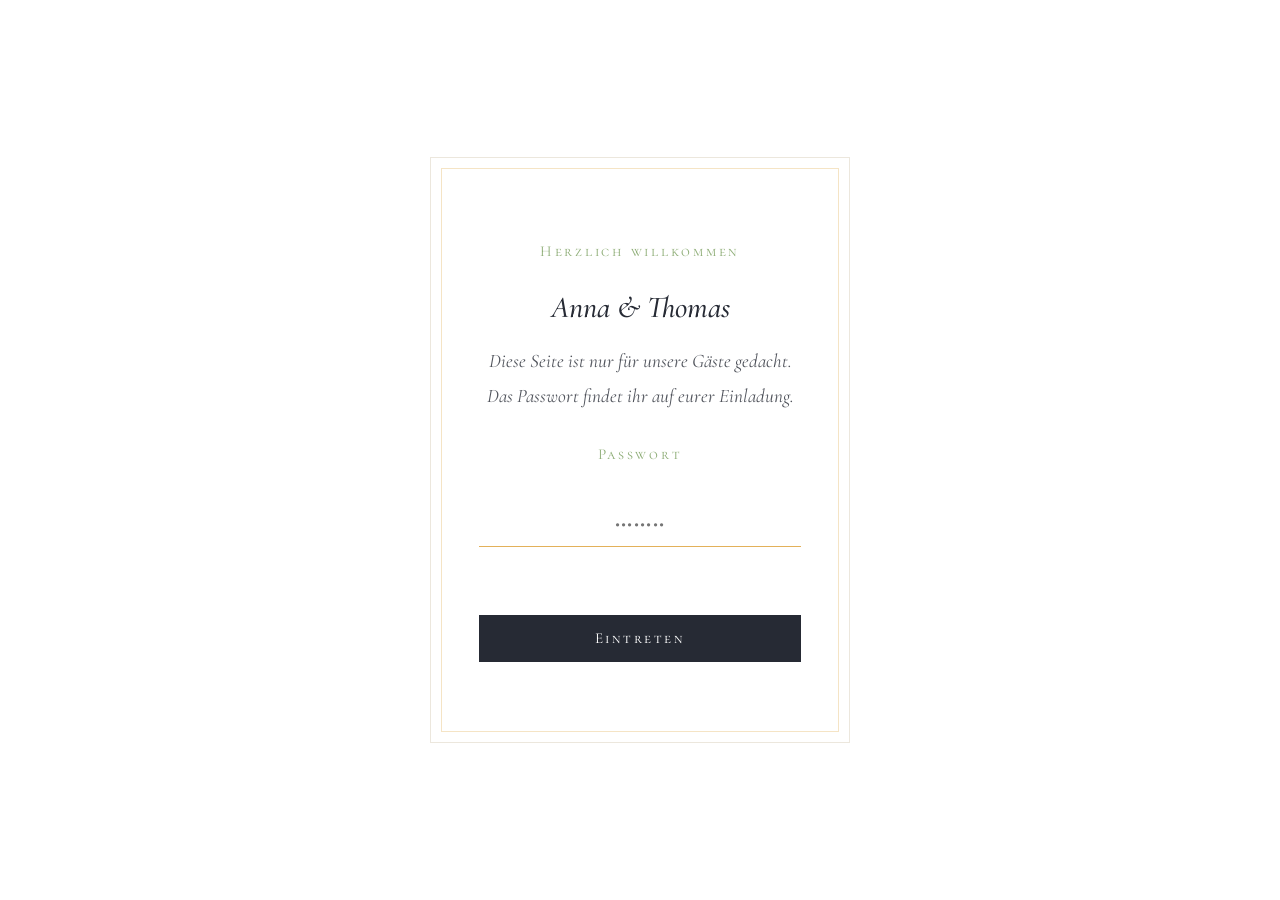
==== ablauf.html @ 063ee351 "Add files via upload" ====
<!DOCTYPE html>
<html lang="de">
<head>
  <meta charset="UTF-8">
  <meta name="viewport" content="width=device-width, initial-scale=1.0">
  <title>Ablauf – Anna &amp; Thomas</title>
  <meta name="robots" content="noindex, nofollow">
  <link rel="preconnect" href="https://fonts.googleapis.com">
  <link href="https://fonts.googleapis.com/css2?family=Cormorant+Garamond:ital,wght@0,400;0,500;0,600;1,400;1,500;1,600&display=swap" rel="stylesheet">
  <link rel="stylesheet" href="css/style.css">
</head>
<body data-protected="true">
  <img src="img/floral-frame.svg" alt="" class="floral-frame">


  <header class="site-header">
    <span class="site-logo">A &amp; T</span>
    <nav class="site-nav" aria-label="Hauptnavigation">
      <a href="home.html">Home</a>
      <a href="locations.html">Locations</a>
      <a href="ablauf.html" aria-current="page">Ablauf</a>
      <a href="faq.html">FAQ</a>
      <a href="rsvp.html">RSVP</a>
    </nav>
  </header>

  <main>
    <section class="section schedule">
      <div class="schedule-title">
        <h1>Tagesablauf</h1>
      </div>

      <div class="schedule-divider"></div>

      <div class="schedule-list">
        <div class="schedule-row">
          <span class="time">16:45</span>
          <span class="event">Eintreffen Location</span>
        </div>
        <div class="schedule-row">
          <span class="time">17:00</span>
          <span class="event">Freie Trauung</span>
        </div>
        <div class="schedule-row">
          <span class="time">19:00</span>
          <span class="event">Dinner</span>
        </div>
        <div class="schedule-row">
          <span class="time">21:00</span>
          <span class="event">Party!</span>
        </div>
        <div class="schedule-row">
          <span class="time">00:00</span>
          <span class="event">Mitternachtssnack</span>
        </div>
      </div>
    </section>
  </main>

  <footer class="site-footer">
    <div class="divider"><span class="diamond"></span></div>
    Wir freuen uns auf euch — Anna &amp; Thomas
  </footer>

  <script src="js/auth.js"></script>
  <script src="js/main.js"></script>
</body>
</html>
---- css/style.css ----
/* =========================================================
   DESIGN TOKENS
   ========================================================= */
:root {
  --ivory: #FFFFFF;      /* reinweißer Hintergrund */
  --plum: #262A34;       /* Haupttext, dunkles Anthrazit-Navy */
  --sage: #8FAE78;       /* gedämpftes Blumen-Grün */
  --rose: #E7A6AC;       /* zartes Blüten-Rosa */
  --gold: #E3B15A;       /* warmes Sonnenblumen-Gelb/Gold als Akzent */
  --line: #ECE7DD;       /* Haarlinien, sehr helles Beige */

  --font-display: "Cormorant Garamond", "Times New Roman", serif;
  --font-body: "Cormorant Garamond", "EB Garamond", Georgia, serif;

  --space-1: 0.5rem;
  --space-2: 1rem;
  --space-3: 1.75rem;
  --space-4: 3rem;
  --space-5: 5rem;

  --max-width: 1100px;
}

@media (prefers-reduced-motion: reduce) {
  *, *::before, *::after {
    animation-duration: 0.01ms !important;
    animation-iteration-count: 1 !important;
    transition-duration: 0.01ms !important;
    scroll-behavior: auto !important;
  }
}

* { box-sizing: border-box; }

html { scroll-behavior: smooth; }

body {
  margin: 0;
  background: var(--ivory);
  color: var(--plum);
  font-family: var(--font-body);
  font-style: italic;
  font-size: 1.2rem;
  line-height: 1.8;
  -webkit-font-smoothing: antialiased;
}

img { max-width: 100%; display: block; }

a {
  color: inherit;
  text-decoration: none;
}

:focus-visible {
  outline: 2px solid var(--gold);
  outline-offset: 3px;
}

h1, h2, h3 {
  font-family: var(--font-display);
  font-weight: 500;
  margin: 0 0 var(--space-2);
  color: var(--plum);
}

h1 { font-size: clamp(2.6rem, 6vw, 4.2rem); font-style: italic; }
h2 { font-size: clamp(1.8rem, 4vw, 2.6rem); }
h3 { font-size: clamp(1.3rem, 3vw, 1.6rem); }

p { margin: 0 0 var(--space-2); }

.eyebrow {
  font-family: var(--font-body);
  font-style: normal;
  font-variant: small-caps;
  letter-spacing: 0.18em;
  font-size: 0.95rem;
  color: var(--sage);
}

/* =========================================================
   ZIER-ELEMENTE: Monogramm & Fleuron-Trenner
   ========================================================= */
.monogram {
  width: 84px;
  height: 84px;
  margin: 0 auto var(--space-3);
  display: block;
}

.divider {
  display: flex;
  align-items: center;
  justify-content: center;
  gap: var(--space-2);
  margin: var(--space-3) auto;
  width: 100%;
  max-width: 260px;
}
.divider::before,
.divider::after {
  content: "";
  flex: 1;
  height: 1px;
  background: var(--gold);
  opacity: 0.55;
}
.divider .diamond {
  width: 7px;
  height: 7px;
  background: var(--gold);
  transform: rotate(45deg);
  flex-shrink: 0;
}

/* =========================================================
   LAYOUT / HEADER / NAV
   ========================================================= */
.page-shell {
  max-width: var(--max-width);
  margin: 0 auto;
  padding: 0 var(--space-3);
}

.site-header {
  display: flex;
  align-items: center;
  justify-content: space-between;
  padding: var(--space-3) 0 var(--space-2);
  max-width: var(--max-width);
  margin: 0 auto;
  padding-left: var(--space-3);
  padding-right: var(--space-3);
  flex-wrap: wrap;
  gap: var(--space-2);
}

.site-logo {
  font-family: var(--font-display);
  font-style: italic;
  font-size: 1.4rem;
  color: var(--plum);
  letter-spacing: 0.02em;
}

.site-nav {
  display: flex;
  gap: var(--space-3);
  flex-wrap: wrap;
  justify-content: flex-end;
}

.site-nav a {
  font-variant: small-caps;
  font-style: normal;
  letter-spacing: 0.14em;
  font-size: 0.95rem;
  padding-bottom: 3px;
  border-bottom: 1px solid transparent;
  transition: border-color 0.25s ease, color 0.25s ease;
}

.site-nav a:hover,
.site-nav a:focus-visible {
  border-color: var(--gold);
  color: var(--gold);
}

.site-nav a[aria-current="page"] {
  border-color: var(--gold);
  color: var(--gold);
}

main { min-height: 60vh; }

.site-footer {
  text-align: center;
  padding: var(--space-4) var(--space-2) var(--space-3);
  font-size: 0.9rem;
  color: var(--sage);
}

/* =========================================================
   LANDING PAGE (home.html)
   ========================================================= */
.hero {
  min-height: 72vh;
  display: flex;
  flex-direction: column;
  align-items: center;
  justify-content: center;
  text-align: center;
  padding: var(--space-4) var(--space-3);
  animation: fade-up 900ms ease both;
}

@keyframes fade-up {
  from { opacity: 0; transform: translateY(14px); }
  to { opacity: 1; transform: translateY(0); }
}

.hero .names {
  margin: var(--space-2) 0;
}

.hero .date {
  font-variant: small-caps;
  font-style: normal;
  letter-spacing: 0.2em;
  font-size: 1.05rem;
  color: var(--plum);
}

.hero .quote {
  max-width: 46ch;
  font-style: italic;
  color: var(--plum);
  opacity: 0.85;
  margin-top: var(--space-3);
}

.countdown {
  display: flex;
  gap: var(--space-4);
  margin-top: var(--space-4);
}

.countdown .unit {
  text-align: center;
}

.countdown .num {
  font-family: var(--font-display);
  font-size: 2.4rem;
  color: var(--gold);
  display: block;
  line-height: 1;
}

.countdown .label {
  font-variant: small-caps;
  font-style: normal;
  letter-spacing: 0.12em;
  font-size: 0.85rem;
  color: var(--sage);
}

/* =========================================================
   PASSWORT-SEITE (index.html)
   ========================================================= */
.gate {
  min-height: 100vh;
  display: flex;
  align-items: center;
  justify-content: center;
  padding: var(--space-3);
}

.gate-card {
  width: 100%;
  max-width: 420px;
  text-align: center;
  padding: var(--space-5) var(--space-4);
  border: 1px solid var(--line);
  position: relative;
  background: var(--ivory);
}

.gate-card::before {
  content: "";
  position: absolute;
  inset: 10px;
  border: 1px solid var(--gold);
  opacity: 0.35;
  pointer-events: none;
}

.gate-card h1 {
  font-size: 1.9rem;
  margin-bottom: var(--space-1);
}

.gate-card .eyebrow { display: block; margin-bottom: var(--space-2); }

.gate-form {
  margin-top: var(--space-3);
  display: flex;
  flex-direction: column;
  gap: var(--space-2);
}

.gate-form input[type="password"] {
  font-family: var(--font-body);
  font-size: 1.05rem;
  text-align: center;
  padding: 0.75rem 1rem;
  border: none;
  border-bottom: 1px solid var(--line);
  background: transparent;
  color: var(--plum);
  letter-spacing: 0.08em;
}

.gate-form input[type="password"]:focus {
  border-bottom-color: var(--gold);
  outline: none;
}

.btn {
  font-family: var(--font-body);
  font-variant: small-caps;
  font-style: normal;
  letter-spacing: 0.16em;
  font-size: 0.95rem;
  background: var(--plum);
  color: var(--ivory);
  border: 1px solid var(--plum);
  padding: 0.85rem 1.5rem;
  cursor: pointer;
  transition: background 0.25s ease, color 0.25s ease;
}

.btn:hover, .btn:focus-visible {
  background: var(--gold);
  border-color: var(--gold);
}

.btn.btn-outline {
  background: transparent;
  color: var(--plum);
}
.btn.btn-outline:hover { color: var(--ivory); }

.gate-error {
  min-height: 1.4em;
  color: #A24C4C;
  font-size: 0.9rem;
  font-variant: small-caps;
  font-style: normal;
  letter-spacing: 0.08em;
}

.gate-error.shake {
  animation: shake 420ms ease;
}
@keyframes shake {
  20%, 60% { transform: translateX(-6px); }
  40%, 80% { transform: translateX(6px); }
}

/* =========================================================
   ALLGEMEINE SEKTIONEN / KARTEN
   ========================================================= */
.section {
  padding: var(--space-5) var(--space-3);
  max-width: var(--max-width);
  margin: 0 auto;
}

.section-intro {
  text-align: center;
  max-width: 60ch;
  margin: 0 auto var(--space-4);
}

.card-grid {
  display: grid;
  grid-template-columns: repeat(auto-fit, minmax(280px, 1fr));
  gap: var(--space-4);
}

.card {
  border: 1px solid var(--line);
  padding: var(--space-3);
}

.card h3 { margin-bottom: var(--space-1); }

.card .meta {
  font-variant: small-caps;
  font-style: normal;
  letter-spacing: 0.1em;
  color: var(--sage);
  font-size: 0.9rem;
  margin-bottom: var(--space-2);
}

.card .map-link {
  display: inline-block;
  margin-top: var(--space-1);
  border-bottom: 1px solid var(--gold);
  font-variant: small-caps;
  font-style: normal;
  letter-spacing: 0.1em;
  font-size: 0.9rem;
}


/* =========================================================
   ABLAUF (zweispaltig: Titel links, Trennlinie, Zeiten rechts)
   ========================================================= */
.schedule {
  display: flex;
  align-items: center;
  gap: var(--space-5);
  max-width: 900px;
  margin: 0 auto;
  min-height: 50vh;
}

.schedule-title {
  flex: 0 0 auto;
}

.schedule-title h1 {
  margin: 0;
  white-space: nowrap;
}

.schedule-divider {
  align-self: stretch;
  width: 1px;
  background: var(--line);
  flex-shrink: 0;
}

.schedule-list {
  display: flex;
  flex-direction: column;
  gap: var(--space-3);
}

.schedule-row {
  display: flex;
  align-items: baseline;
  gap: var(--space-3);
}

.schedule-row .time {
  font-family: var(--font-display);
  font-size: 1.5rem;
  color: var(--plum);
  min-width: 4.5ch;
  text-align: right;
}

.schedule-row .event {
  font-size: 1.25rem;
}

@media (max-width: 700px) {
  .schedule {
    flex-direction: column;
    align-items: flex-start;
    gap: var(--space-3);
    min-height: 0;
  }
  .schedule-divider {
    width: 100%;
    height: 1px;
  }
}

/* =========================================================
   FAQ (Accordion)
   ========================================================= */
.faq-list {
  max-width: 700px;
  margin: 0 auto;
}

.faq-item {
  border-bottom: 1px solid var(--line);
}

.faq-item summary {
  cursor: pointer;
  list-style: none;
  padding: var(--space-2) 0;
  font-family: var(--font-display);
  font-size: 1.25rem;
  display: flex;
  align-items: center;
  justify-content: space-between;
  gap: var(--space-2);
}

.faq-item summary::-webkit-details-marker { display: none; }

.faq-item summary::after {
  content: "+";
  font-size: 1.4rem;
  color: var(--gold);
  flex-shrink: 0;
  transition: transform 0.25s ease;
}

.faq-item[open] summary::after {
  content: "\2013"; /* – */
}

.faq-item .faq-answer {
  padding: 0 0 var(--space-3);
  color: var(--plum);
  opacity: 0.9;
}

/* =========================================================
   RSVP-INFO (reiner Text, kein Formular)
   ========================================================= */
.rsvp-info {
  max-width: 520px;
  margin: 0 auto;
  text-align: center;
}

/* =========================================================
   BLUMEN-RAHMEN (dein Original-Bild, in SVG gewrappt, skaliert
   nicht-uniform bis an alle vier Bildschirmränder)
   ========================================================= */
.floral-frame {
  position: fixed;
  inset: 0;
  width: 100vw;
  height: 100vh;
  z-index: 0;
  pointer-events: none;
}

.site-header, main, .site-footer, .gate {
  position: relative;
  z-index: 1;
}

.page-shell, .section, .gate-card { position: relative; }

/* Sicherer Innenabstand, damit Inhalte nicht unter dem Rahmen liegen */
.site-header {
  padding-top: max(var(--space-3), 4vh);
  padding-left: max(var(--space-3), 6vw);
  padding-right: max(var(--space-3), 6vw);
}

.section {
  padding-left: max(var(--space-3), 6vw);
  padding-right: max(var(--space-3), 6vw);
  padding-top: max(var(--space-4), 4vh);
  padding-bottom: max(var(--space-5), 8vh);
}

.hero { padding-left: max(var(--space-3), 6vw); padding-right: max(var(--space-3), 6vw); }

.site-footer { padding-bottom: max(var(--space-3), 5vh); }

@media (max-width: 780px) {
  .site-header, .section, .hero {
    padding-left: var(--space-3);
    padding-right: var(--space-3);
  }
}

/* =========================================================
   RESPONSIVE
   ========================================================= */
@media (max-width: 640px) {
  .site-header { flex-direction: column; align-items: flex-start; }
  .site-nav { justify-content: flex-start; gap: var(--space-2); }
  .countdown { gap: var(--space-2); }
  .countdown .num { font-size: 1.8rem; }
  .timeline { padding-left: var(--space-3); }
  .timeline-item::before { left: calc(-1 * var(--space-3) + 1px); }
}
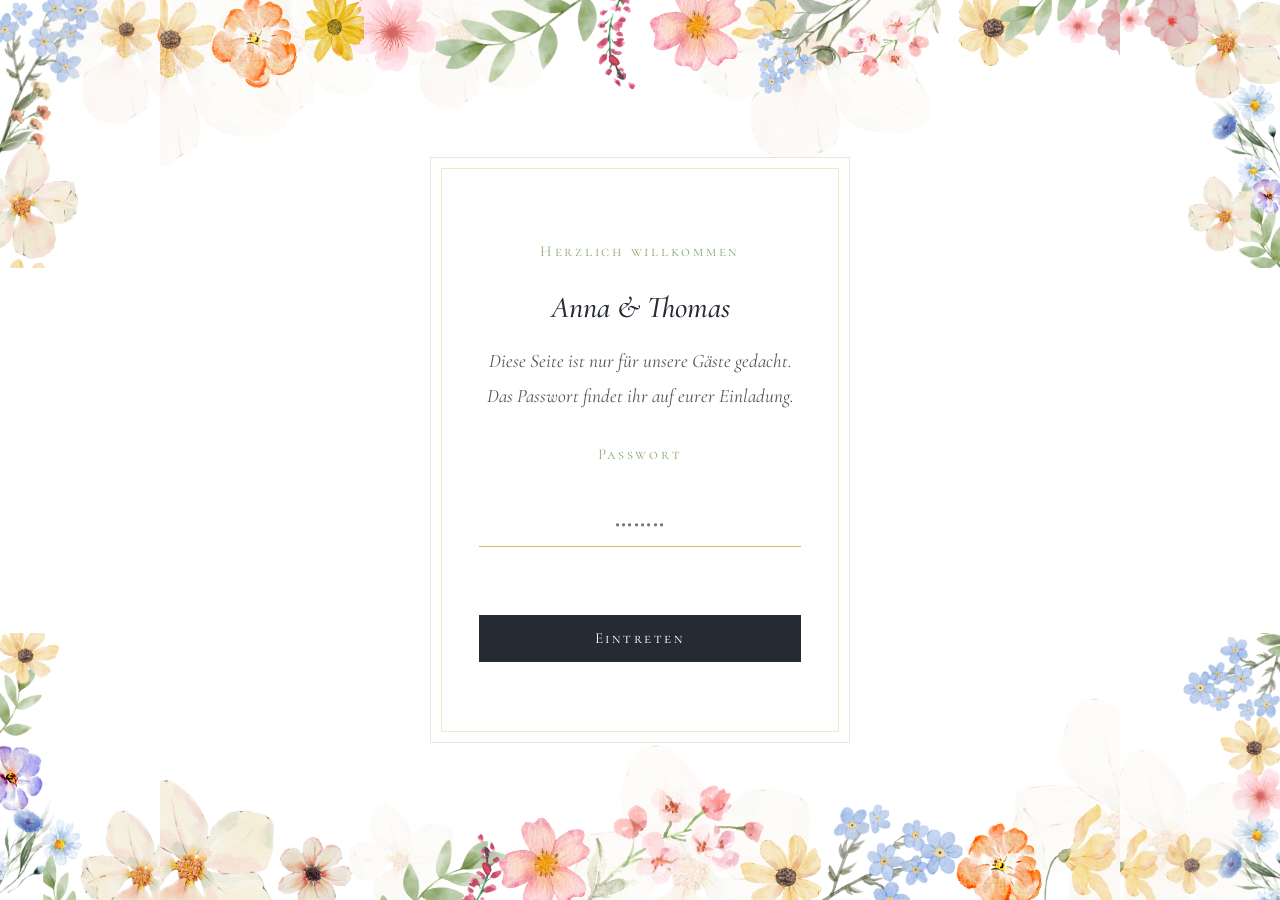
==== commit 9d90e80c: "Add files via upload" ====
--- a/ablauf.html
+++ b/ablauf.html
@@ -10,7 +10,12 @@
   <link rel="stylesheet" href="css/style.css">
 </head>
 <body data-protected="true">
-  <img src="img/floral-frame.svg" alt="" class="floral-frame">
+  <img src="img/floral-top.png" alt="" class="floral-band top">
+  <img src="img/floral-bottom.png" alt="" class="floral-band bottom">
+  <img src="img/floral-left-top.png" alt="" class="floral-band side left-top">
+  <img src="img/floral-left-bottom.png" alt="" class="floral-band side left-bottom">
+  <img src="img/floral-right-top.png" alt="" class="floral-band side right-top">
+  <img src="img/floral-right-bottom.png" alt="" class="floral-band side right-bottom">
 
 
   <header class="site-header">
--- a/css/style.css
+++ b/css/style.css
@@ -516,16 +516,47 @@
 }
 
 /* =========================================================
-   BLUMEN-RAHMEN (dein Original-Bild, in SVG gewrappt, skaliert
-   nicht-uniform bis an alle vier Bildschirmränder)
-   ========================================================= */
-.floral-frame {
+   BLUMEN-RAHMEN (einzelne, unverzerrte Randstreifen aus deinem
+   Original-Bild – jeder Streifen skaliert nur in EINE Richtung,
+   dadurch keine Verzerrung, egal welche Bildschirmgröße)
+   ========================================================= */
+.floral-band {
   position: fixed;
-  inset: 0;
-  width: 100vw;
-  height: 100vh;
   z-index: 0;
   pointer-events: none;
+}
+
+.floral-band.top {
+  top: 0;
+  left: 0;
+  width: 100%;
+  height: auto;
+}
+
+.floral-band.bottom {
+  bottom: 0;
+  left: 0;
+  width: 100%;
+  height: auto;
+}
+
+.floral-band.side {
+  width: 60px;
+  height: auto;
+  display: none;
+}
+
+.floral-band.left-top { top: 0; left: 0; }
+.floral-band.left-bottom { bottom: 0; left: 0; }
+.floral-band.right-top { top: 0; right: 0; }
+.floral-band.right-bottom { bottom: 0; right: 0; }
+
+@media (min-width: 640px) {
+  .floral-band.side { display: block; width: 100px; }
+}
+
+@media (min-width: 1024px) {
+  .floral-band.side { width: 160px; }
 }
 
 .site-header, main, .site-footer, .gate {
@@ -535,29 +566,37 @@
 
 .page-shell, .section, .gate-card { position: relative; }
 
-/* Sicherer Innenabstand, damit Inhalte nicht unter dem Rahmen liegen */
+/* Sicherer Innenabstand, an die tatsächliche Streifenhöhe/-breite
+   gekoppelt (per Breakpoint, nicht geschätzt) */
 .site-header {
-  padding-top: max(var(--space-3), 4vh);
-  padding-left: max(var(--space-3), 6vw);
-  padding-right: max(var(--space-3), 6vw);
+  padding-top: 3.5rem;
+  padding-left: var(--space-3);
+  padding-right: var(--space-3);
 }
 
 .section {
-  padding-left: max(var(--space-3), 6vw);
-  padding-right: max(var(--space-3), 6vw);
-  padding-top: max(var(--space-4), 4vh);
-  padding-bottom: max(var(--space-5), 8vh);
-}
-
-.hero { padding-left: max(var(--space-3), 6vw); padding-right: max(var(--space-3), 6vw); }
-
-.site-footer { padding-bottom: max(var(--space-3), 5vh); }
-
-@media (max-width: 780px) {
-  .site-header, .section, .hero {
-    padding-left: var(--space-3);
-    padding-right: var(--space-3);
-  }
+  padding-left: var(--space-3);
+  padding-right: var(--space-3);
+  padding-top: var(--space-4);
+  padding-bottom: 4.5rem;
+}
+
+.hero { padding-left: var(--space-3); padding-right: var(--space-3); }
+
+.site-footer { padding-bottom: 3.5rem; }
+
+@media (min-width: 640px) {
+  .site-header { padding-top: 4.5rem; padding-left: 6rem; padding-right: 6rem; }
+  .section { padding-left: 6rem; padding-right: 6rem; padding-bottom: 5.5rem; }
+  .hero { padding-left: 6rem; padding-right: 6rem; }
+  .site-footer { padding-bottom: 4.5rem; }
+}
+
+@media (min-width: 1024px) {
+  .site-header { padding-top: 5.5rem; padding-left: 9rem; padding-right: 9rem; }
+  .section { padding-left: 9rem; padding-right: 9rem; padding-bottom: 6.5rem; }
+  .hero { padding-left: 9rem; padding-right: 9rem; }
+  .site-footer { padding-bottom: 5.5rem; }
 }
 
 /* =========================================================
@@ -568,6 +607,5 @@
   .site-nav { justify-content: flex-start; gap: var(--space-2); }
   .countdown { gap: var(--space-2); }
   .countdown .num { font-size: 1.8rem; }
-  .timeline { padding-left: var(--space-3); }
-  .timeline-item::before { left: calc(-1 * var(--space-3) + 1px); }
-}
+  .schedule-title h1 { white-space: normal; }
+}
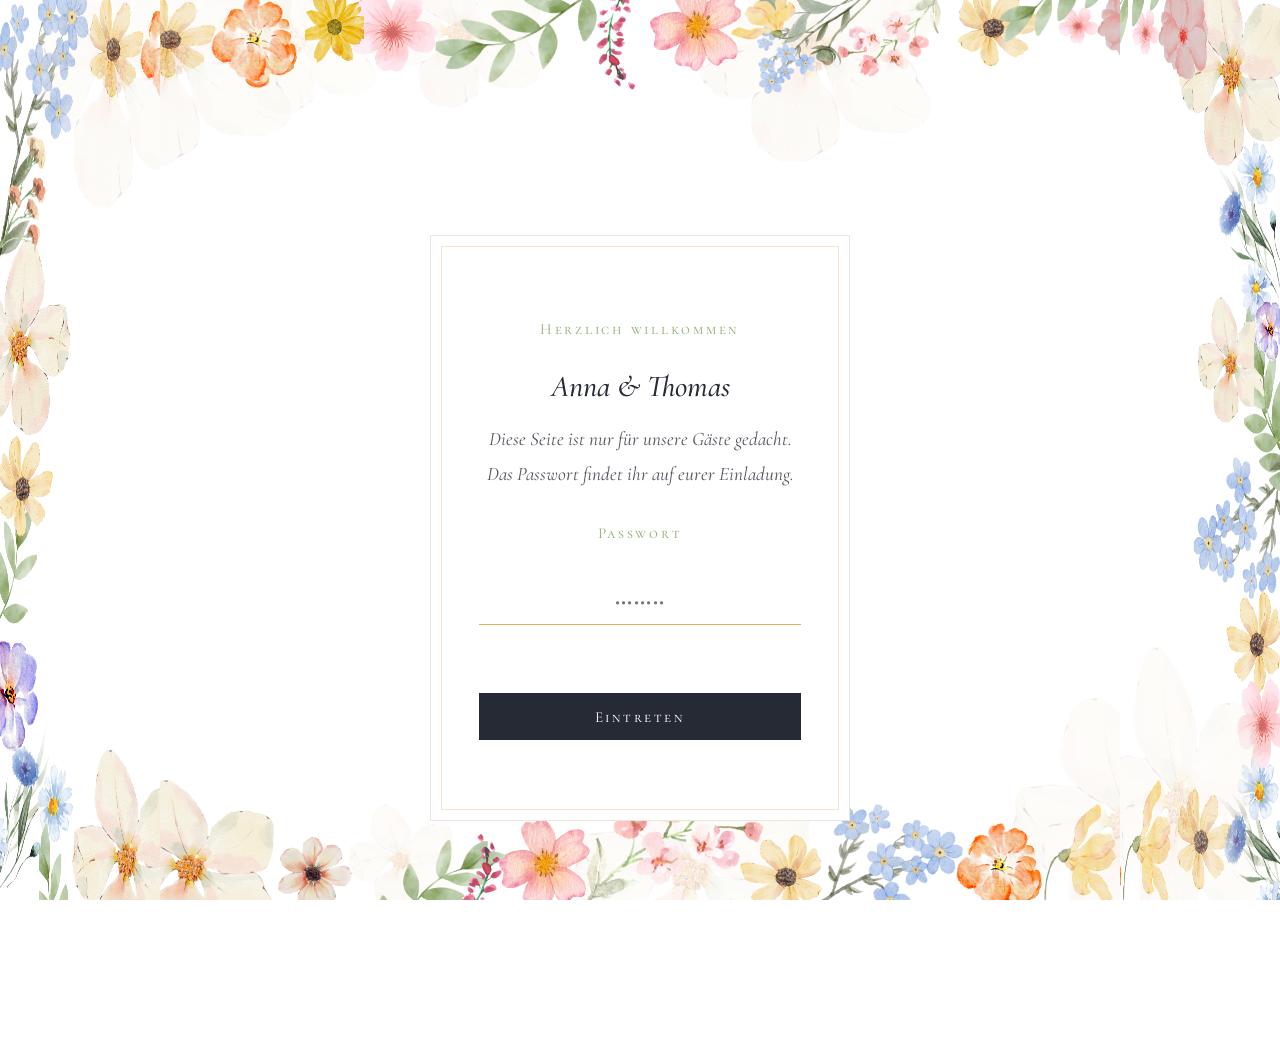
==== commit 72bb3381: "Add files via upload" ====
--- a/ablauf.html
+++ b/ablauf.html
@@ -12,10 +12,8 @@
 <body data-protected="true">
   <img src="img/floral-top.png" alt="" class="floral-band top">
   <img src="img/floral-bottom.png" alt="" class="floral-band bottom">
-  <img src="img/floral-left-top.png" alt="" class="floral-band side left-top">
-  <img src="img/floral-left-bottom.png" alt="" class="floral-band side left-bottom">
-  <img src="img/floral-right-top.png" alt="" class="floral-band side right-top">
-  <img src="img/floral-right-bottom.png" alt="" class="floral-band side right-bottom">
+  <div class="floral-band side left" aria-hidden="true"><img src="img/floral-left.png" alt=""></div>
+  <div class="floral-band side right" aria-hidden="true"><img src="img/floral-right.png" alt=""></div>
 
 
   <header class="site-header">
--- a/css/style.css
+++ b/css/style.css
@@ -19,6 +19,9 @@
   --space-5: 5rem;
 
   --max-width: 1100px;
+
+  --band-h: calc(100vw * 430 / 2555); /* tatsächliche Höhe des oben/unten-Streifens */
+  --safe-v: calc(var(--band-h) + 1.25rem); /* + Sicherheitspuffer */
 }
 
 @media (prefers-reduced-motion: reduce) {
@@ -541,18 +544,26 @@
 }
 
 .floral-band.side {
+  top: 0;
+  height: 100%;
   width: 60px;
-  height: auto;
-  display: none;
-}
-
-.floral-band.left-top { top: 0; left: 0; }
-.floral-band.left-bottom { bottom: 0; left: 0; }
-.floral-band.right-top { top: 0; right: 0; }
-.floral-band.right-bottom { bottom: 0; right: 0; }
+  overflow: hidden;
+}
+.floral-band.side.left { left: 0; }
+.floral-band.side.right { right: 0; }
+
+.floral-band.side img {
+  position: absolute;
+  top: 0;
+  height: 100%;
+  width: auto;
+  display: block;
+}
+.floral-band.side.left img { left: 0; }
+.floral-band.side.right img { right: 0; }
 
 @media (min-width: 640px) {
-  .floral-band.side { display: block; width: 100px; }
+  .floral-band.side { width: 100px; }
 }
 
 @media (min-width: 1024px) {
@@ -566,37 +577,37 @@
 
 .page-shell, .section, .gate-card { position: relative; }
 
-/* Sicherer Innenabstand, an die tatsächliche Streifenhöhe/-breite
-   gekoppelt (per Breakpoint, nicht geschätzt) */
+/* Sicherer Innenabstand: exakt an das Seitenverhältnis der Streifen
+   gekoppelt (Streifen sind 2555×430px -> Höhe = 16.83% der Breite),
+   plus Sicherheitspuffer. So kann es bei keiner Bildschirmgröße
+   zur Überlappung kommen. */
 .site-header {
-  padding-top: 3.5rem;
-  padding-left: var(--space-3);
-  padding-right: var(--space-3);
+  padding-top: var(--safe-v);
+  padding-left: 5.25rem;
+  padding-right: 5.25rem;
 }
 
 .section {
-  padding-left: var(--space-3);
-  padding-right: var(--space-3);
+  padding-left: 5.25rem;
+  padding-right: 5.25rem;
   padding-top: var(--space-4);
-  padding-bottom: 4.5rem;
-}
-
-.hero { padding-left: var(--space-3); padding-right: var(--space-3); }
-
-.site-footer { padding-bottom: 3.5rem; }
+  padding-bottom: calc(var(--safe-v) + var(--space-3));
+}
+
+.hero { padding-left: 5.25rem; padding-right: 5.25rem; }
+
+.site-footer { padding-bottom: var(--safe-v); }
+
+.gate { padding-top: var(--safe-v); padding-bottom: var(--safe-v); padding-left: 5.25rem; padding-right: 5.25rem; }
 
 @media (min-width: 640px) {
-  .site-header { padding-top: 4.5rem; padding-left: 6rem; padding-right: 6rem; }
-  .section { padding-left: 6rem; padding-right: 6rem; padding-bottom: 5.5rem; }
-  .hero { padding-left: 6rem; padding-right: 6rem; }
-  .site-footer { padding-bottom: 4.5rem; }
+  /* Seitenstreifen ab hier 100px breit -> Puffer entsprechend */
+  .site-header, .section, .hero, .gate { padding-left: 7.75rem; padding-right: 7.75rem; }
 }
 
 @media (min-width: 1024px) {
-  .site-header { padding-top: 5.5rem; padding-left: 9rem; padding-right: 9rem; }
-  .section { padding-left: 9rem; padding-right: 9rem; padding-bottom: 6.5rem; }
-  .hero { padding-left: 9rem; padding-right: 9rem; }
-  .site-footer { padding-bottom: 5.5rem; }
+  /* Seitenstreifen ab hier 160px breit -> Puffer entsprechend */
+  .site-header, .section, .hero, .gate { padding-left: 11.5rem; padding-right: 11.5rem; }
 }
 
 /* =========================================================
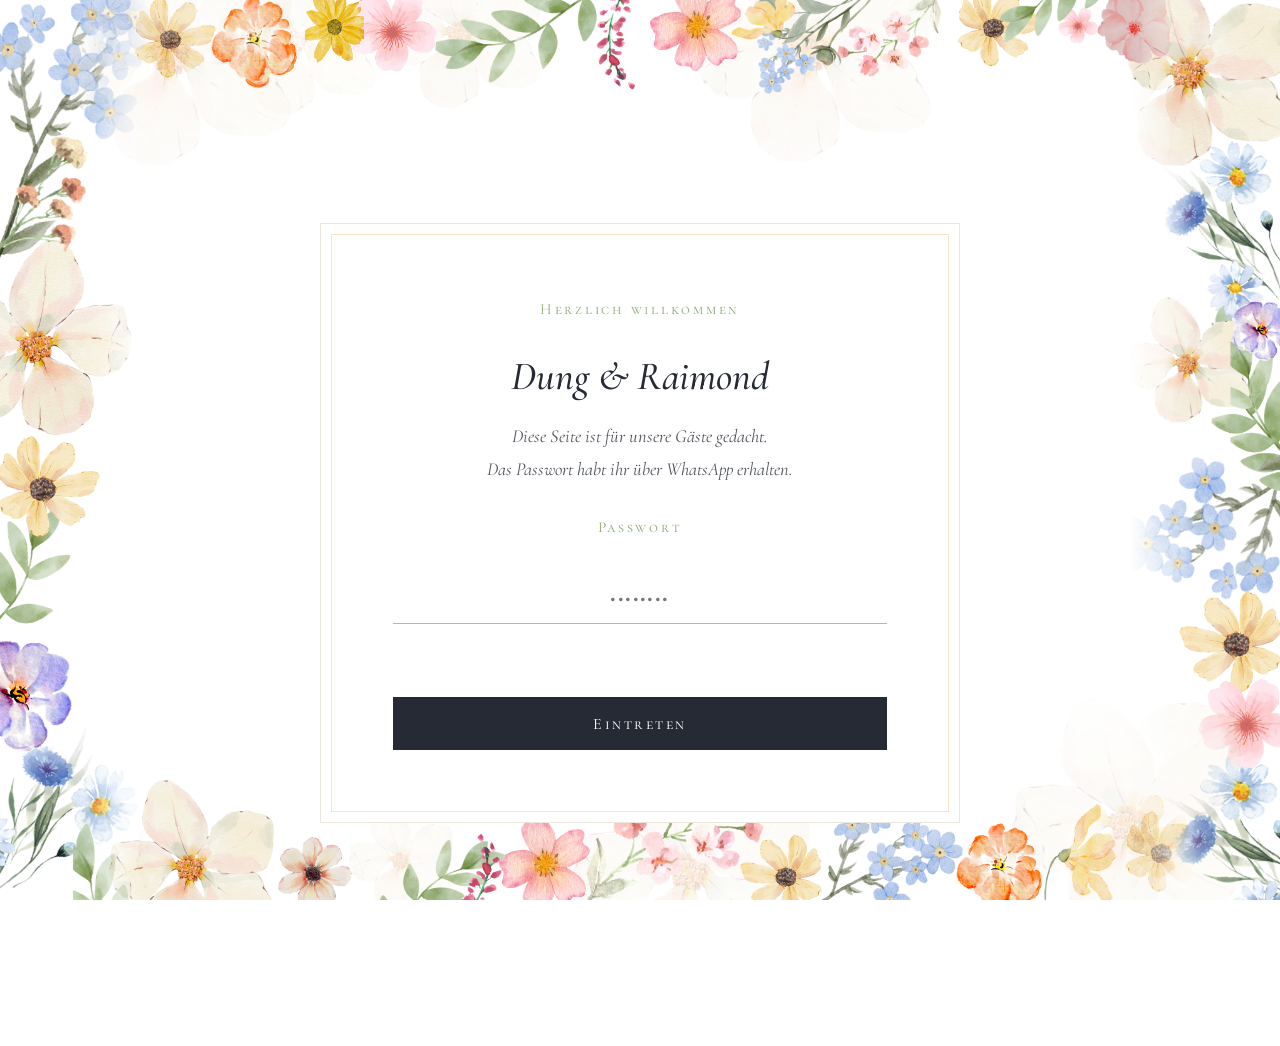
==== commit 005e6924: "Update ablauf.html" ====
--- a/ablauf.html
+++ b/ablauf.html
@@ -3,7 +3,7 @@
 <head>
   <meta charset="UTF-8">
   <meta name="viewport" content="width=device-width, initial-scale=1.0">
-  <title>Ablauf – Anna &amp; Thomas</title>
+  <title>Ablauf – Dung &amp; Raimond</title>
   <meta name="robots" content="noindex, nofollow">
   <link rel="preconnect" href="https://fonts.googleapis.com">
   <link href="https://fonts.googleapis.com/css2?family=Cormorant+Garamond:ital,wght@0,400;0,500;0,600;1,400;1,500;1,600&display=swap" rel="stylesheet">
@@ -17,7 +17,7 @@
 
 
   <header class="site-header">
-    <span class="site-logo">A &amp; T</span>
+    <span class="site-logo">D &amp; R</span>
     <nav class="site-nav" aria-label="Hauptnavigation">
       <a href="home.html">Home</a>
       <a href="locations.html">Locations</a>
@@ -62,7 +62,7 @@
 
   <footer class="site-footer">
     <div class="divider"><span class="diamond"></span></div>
-    Wir freuen uns auf euch — Anna &amp; Thomas
+    Wir freuen uns auf euch — Dung &amp; Raimond
   </footer>
 
   <script src="js/auth.js"></script>
--- a/css/style.css
+++ b/css/style.css
@@ -385,7 +385,7 @@
   font-style: normal;
   letter-spacing: 0.1em;
   color: var(--sage);
-  font-size: 0.9rem;
+  font-size: 1.15rem;
   margin-bottom: var(--space-2);
 }
 
@@ -534,6 +534,8 @@
   left: 0;
   width: 100%;
   height: auto;
+  -webkit-mask-image: linear-gradient(to bottom, black 55%, transparent 100%);
+  mask-image: linear-gradient(to bottom, black 55%, transparent 100%);
 }
 
 .floral-band.bottom {
@@ -541,33 +543,49 @@
   left: 0;
   width: 100%;
   height: auto;
+  -webkit-mask-image: linear-gradient(to top, black 55%, transparent 100%);
+  mask-image: linear-gradient(to top, black 55%, transparent 100%);
 }
 
 .floral-band.side {
   top: 0;
   height: 100%;
-  width: 60px;
+  width: 0;
+  display: none;
   overflow: hidden;
 }
-.floral-band.side.left { left: 0; }
-.floral-band.side.right { right: 0; }
+.floral-band.side.left {
+  left: 0;
+  -webkit-mask-image: linear-gradient(to right, black 55%, transparent 100%);
+  mask-image: linear-gradient(to right, black 55%, transparent 100%);
+}
+.floral-band.side.right {
+  right: 0;
+  -webkit-mask-image: linear-gradient(to left, black 55%, transparent 100%);
+  mask-image: linear-gradient(to left, black 55%, transparent 100%);
+}
 
 .floral-band.side img {
   position: absolute;
   top: 0;
   height: 100%;
   width: auto;
+  max-width: none;
   display: block;
 }
 .floral-band.side.left img { left: 0; }
 .floral-band.side.right img { right: 0; }
 
-@media (min-width: 640px) {
-  .floral-band.side { width: 100px; }
+@media (min-width: 480px) {
+  .floral-band.side { display: block; width: 50px; }
+}
+
+@media (min-width: 768px) {
+  .floral-band.side { width: 90px; }
 }
 
 @media (min-width: 1024px) {
-  .floral-band.side { width: 160px; }
+  .floral-band.side { width: 150px; }
 }
 
 .site-header, main, .site-footer, .gate {
@@ -583,31 +601,36 @@
    zur Überlappung kommen. */
 .site-header {
   padding-top: var(--safe-v);
-  padding-left: 5.25rem;
-  padding-right: 5.25rem;
+  padding-left: var(--space-3);
+  padding-right: var(--space-3);
 }
 
 .section {
-  padding-left: 5.25rem;
-  padding-right: 5.25rem;
+  padding-left: var(--space-3);
+  padding-right: var(--space-3);
   padding-top: var(--space-4);
   padding-bottom: calc(var(--safe-v) + var(--space-3));
 }
 
-.hero { padding-left: 5.25rem; padding-right: 5.25rem; }
+.hero { padding-left: var(--space-3); padding-right: var(--space-3); }
 
 .site-footer { padding-bottom: var(--safe-v); }
 
-.gate { padding-top: var(--safe-v); padding-bottom: var(--safe-v); padding-left: 5.25rem; padding-right: 5.25rem; }
-
-@media (min-width: 640px) {
-  /* Seitenstreifen ab hier 100px breit -> Puffer entsprechend */
-  .site-header, .section, .hero, .gate { padding-left: 7.75rem; padding-right: 7.75rem; }
+.gate { padding-top: var(--safe-v); padding-bottom: var(--safe-v); padding-left: var(--space-3); padding-right: var(--space-3); }
+
+@media (min-width: 480px) {
+  /* Seitenstreifen ab hier 50px breit -> Puffer entsprechend */
+  .site-header, .section, .hero, .gate { padding-left: 4.625rem; padding-right: 4.625rem; }
+}
+
+@media (min-width: 768px) {
+  /* Seitenstreifen ab hier 90px breit -> Puffer entsprechend */
+  .site-header, .section, .hero, .gate { padding-left: 7.125rem; padding-right: 7.125rem; }
 }
 
 @media (min-width: 1024px) {
-  /* Seitenstreifen ab hier 160px breit -> Puffer entsprechend */
-  .site-header, .section, .hero, .gate { padding-left: 11.5rem; padding-right: 11.5rem; }
+  /* Seitenstreifen ab hier 150px breit -> Puffer entsprechend */
+  .site-header, .section, .hero, .gate { padding-left: 10.875rem; padding-right: 10.875rem; }
 }
 
 /* =========================================================
@@ -620,3 +643,66 @@
   .countdown .num { font-size: 1.8rem; }
   .schedule-title h1 { white-space: normal; }
 }
+
+/* =========================================================
+   DESKTOP-ANPASSUNGEN (ab 1024px)
+   – größerer Inhaltsbereich
+   – Menü fixiert, bleibt beim Scrollen sichtbar,
+    liegt direkt unter dem Blumenrand statt darunter verdeckt
+   ========================================================= */
+@media (min-width: 1024px) {
+  :root {
+    --max-width: 1320px;
+    /* engerer Puffer für den Desktop-Look, Menü rückt näher an die Blumen */
+    --safe-v: calc(var(--band-h) + 0.5rem);
+    /* eigener, engerer Wert nur für die Menüposition: im mittleren/
+       rechten Bereich (wo das Menü sitzt) sind die Blumen deutlich
+       kürzer als am äußersten Rand, --safe-v wäre hier zu großzügig */
+    --nav-top: calc(100vw * 0.095 + 0.4rem);
+  }
+
+  .gate-card {
+    max-width: 640px;
+    padding: 4.5rem 4.5rem;
+  }
+  .gate-card h1 { font-size: 2.5rem; }
+  .gate-card p { font-size: 1.15rem; }
+  .gate-form input[type="password"] { font-size: 1.15rem; padding: 0.85rem 1rem; }
+  .btn { font-size: 1rem; padding: 0.95rem 1.75rem; }
+
+  .section-intro { max-width: 68ch; }
+  .hero .quote { max-width: 54ch; font-size: 1.2rem; }
+
+  .site-header {
+    position: fixed;
+    top: var(--nav-top);
+    left: 0;
+    right: 0;
+    z-index: 2;
+    padding-top: 0.6rem;
+    padding-bottom: 0.6rem;
+    background: rgba(255, 255, 255, 0.88);
+    backdrop-filter: blur(6px);
+    -webkit-backdrop-filter: blur(6px);
+  }
+
+  /* main rückt an die Stelle, an der der (jetzt fixierte) Header
+     vorher im normalen Fluss stand, plus kompakter Platz für die
+     Menüleiste selbst */
+  main {
+    padding-top: calc(var(--nav-top) + 3.25rem);
+  }
+
+  /* Weniger Leerraum vor dem Footer: die große Sicherheits-Reserve
+     ist hier nicht nötig, der Footer selbst hält schon Abstand zu
+     den unteren Blumen */
+  .section { padding-bottom: 2.5rem; }
+  .site-footer { padding-top: 1rem; padding-bottom: var(--safe-v); }
+
+  /* etwas kompakter, damit möglichst viel ohne Scrollen passt */
+  .hero { min-height: 58vh; }
+
+  /* verhindert das "Überfedern" beim Scrollen über den Rand hinaus,
+     damit oben nie Leerraum über dem Menü sichtbar wird */
+  html, body { overscroll-behavior-y: none; }
+}
